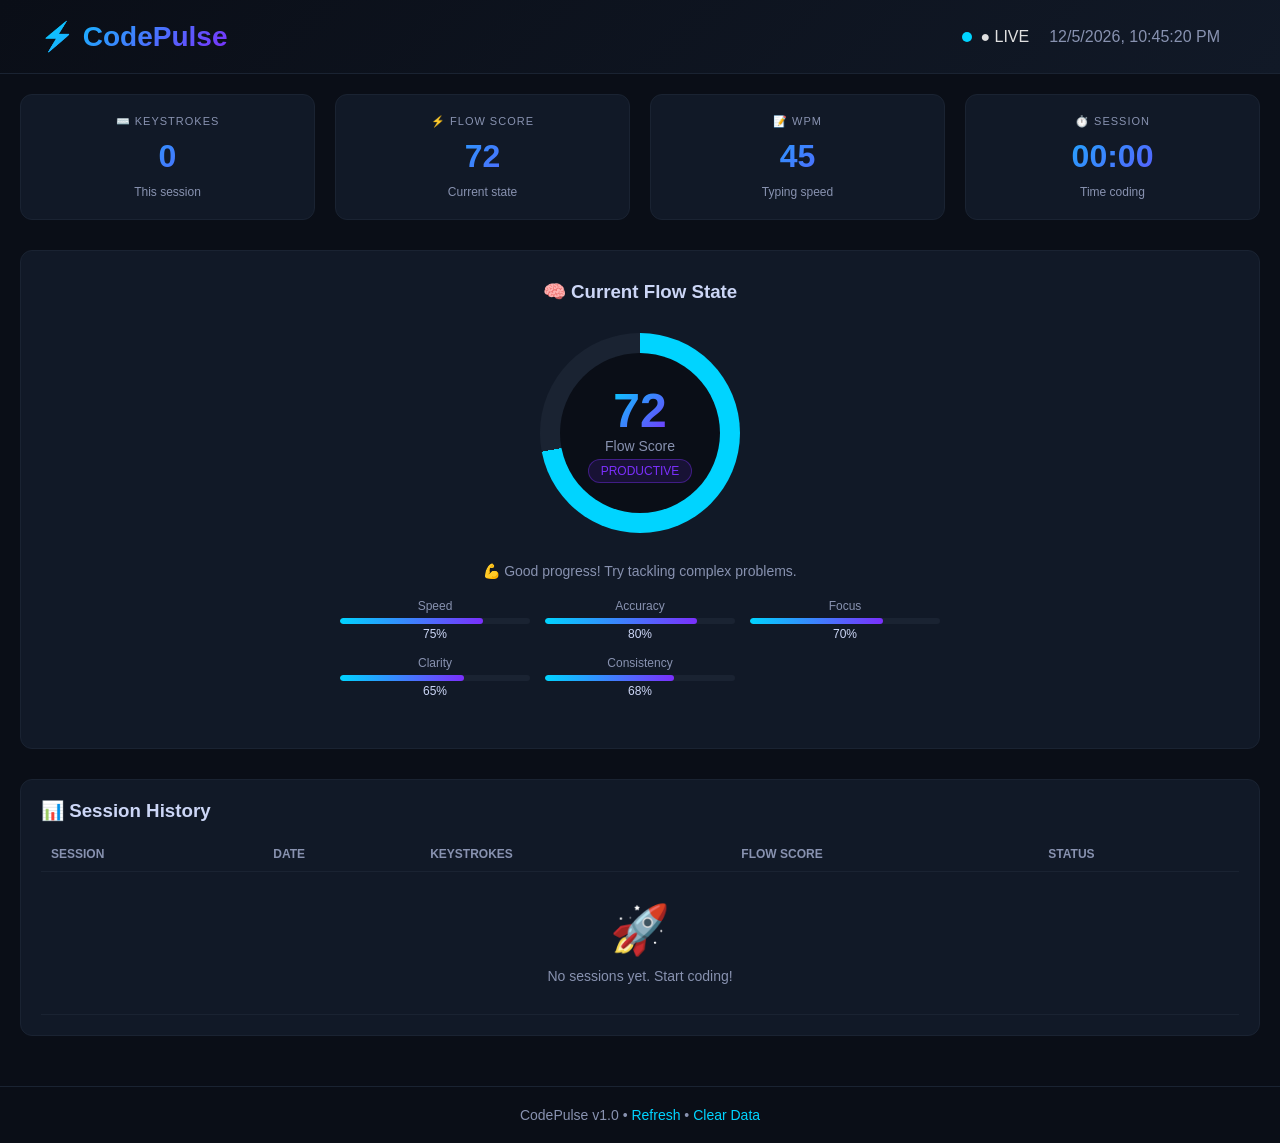
==== frontend/templates/index.html @ db3b1261 "feat(backend): add Flask API with SQLite and REST endpoints" ====
<!DOCTYPE html>
<html lang="en">
<head>
    <meta charset="UTF-8">
    <meta name="viewport" content="width=device-width, initial-scale=1.0">
    <title>CodePulse - Developer Intelligence</title>
    <style>
        * { margin: 0; padding: 0; box-sizing: border-box; }
        body {
            font-family: 'Segoe UI', Tahoma, Geneva, Verdana, sans-serif;
            background: #0a0e17;
            color: #e0e0e0;
            min-height: 100vh;
        }
        .header {
            background: linear-gradient(135deg, #0a0e17, #111927);
            padding: 20px 40px;
            border-bottom: 1px solid #1a2332;
            display: flex;
            justify-content: space-between;
            align-items: center;
            flex-wrap: wrap;
        }
        .header h1 {
            font-size: 28px;
            background: linear-gradient(135deg, #00d4ff, #7b2ffc);
            -webkit-background-clip: text;
            -webkit-text-fill-color: transparent;
        }
        .header .status {
            display: flex;
            align-items: center;
            gap: 20px;
        }
        .header .status .dot {
            width: 10px;
            height: 10px;
            border-radius: 50%;
            display: inline-block;
            margin-right: 8px;
        }
        .dot.online { background: #00d4ff; animation: pulse 1.5s infinite; }
        .dot.offline { background: #ef4444; }
        @keyframes pulse {
            0% { opacity: 1; }
            50% { opacity: 0.3; }
            100% { opacity: 1; }
        }
        .container {
            max-width: 1400px;
            margin: 0 auto;
            padding: 20px;
        }
        .stats-grid {
            display: grid;
            grid-template-columns: repeat(auto-fit, minmax(200px, 1fr));
            gap: 20px;
            margin-bottom: 30px;
        }
        .stat-card {
            background: #111927;
            border: 1px solid #1a2332;
            border-radius: 12px;
            padding: 20px;
            text-align: center;
            transition: all 0.3s;
        }
        .stat-card:hover {
            border-color: #00d4ff;
            transform: translateY(-3px);
        }
        .stat-card .label {
            font-size: 11px;
            text-transform: uppercase;
            color: #8892b0;
            letter-spacing: 1px;
        }
        .stat-card .value {
            font-size: 32px;
            font-weight: bold;
            margin: 10px 0;
            background: linear-gradient(135deg, #00d4ff, #7b2ffc);
            -webkit-background-clip: text;
            -webkit-text-fill-color: transparent;
        }
        .stat-card .sub {
            font-size: 12px;
            color: #8892b0;
        }
        .gauge-section {
            background: #111927;
            border: 1px solid #1a2332;
            border-radius: 12px;
            padding: 30px;
            margin-bottom: 30px;
            text-align: center;
        }
        .gauge-section h3 {
            color: #ccd6f6;
            margin-bottom: 10px;
        }
        .gauge {
            width: 200px;
            height: 200px;
            border-radius: 50%;
            display: inline-flex;
            align-items: center;
            justify-content: center;
            margin: 20px auto;
            position: relative;
            background: conic-gradient(#00d4ff 0% 72%, #1a2332 72% 100%);
        }
        .gauge-inner {
            width: 160px;
            height: 160px;
            border-radius: 50%;
            background: #0a0e17;
            display: flex;
            flex-direction: column;
            align-items: center;
            justify-content: center;
        }
        .gauge-inner .score {
            font-size: 48px;
            font-weight: bold;
            background: linear-gradient(135deg, #00d4ff, #7b2ffc);
            -webkit-background-clip: text;
            -webkit-text-fill-color: transparent;
        }
        .gauge-inner .label {
            font-size: 14px;
            color: #8892b0;
        }
        .gauge-inner .state {
            font-size: 12px;
            padding: 4px 12px;
            border-radius: 20px;
            margin-top: 5px;
        }
        .state.flow { background: #00d4ff22; color: #00d4ff; border: 1px solid #00d4ff66; }
        .state.productive { background: #7b2ffc22; color: #7b2ffc; border: 1px solid #7b2ffc66; }
        .state.working { background: #fbbf2422; color: #fbbf24; border: 1px solid #fbbf2466; }
        .state.struggling { background: #ef444422; color: #ef4444; border: 1px solid #ef444466; }
        .state.blocked { background: #ef444466; color: #fff; border: 1px solid #ef4444; }
        .components {
            display: grid;
            grid-template-columns: repeat(auto-fit, minmax(150px, 1fr));
            gap: 15px;
            margin: 20px 0;
            max-width: 600px;
            margin-left: auto;
            margin-right: auto;
        }
        .component-bar .name {
            font-size: 12px;
            color: #8892b0;
            margin-bottom: 5px;
        }
        .component-bar .bar {
            height: 6px;
            background: #1a2332;
            border-radius: 3px;
            overflow: hidden;
        }
        .component-bar .fill {
            height: 100%;
            background: linear-gradient(90deg, #00d4ff, #7b2ffc);
            border-radius: 3px;
            transition: width 0.5s ease;
        }
        .component-bar .value-text {
            font-size: 12px;
            color: #ccd6f6;
            margin-top: 3px;
        }
        .sessions-section {
            background: #111927;
            border: 1px solid #1a2332;
            border-radius: 12px;
            padding: 20px;
        }
        .sessions-section h3 {
            color: #ccd6f6;
            margin-bottom: 15px;
        }
        .session-table {
            width: 100%;
            border-collapse: collapse;
        }
        .session-table th {
            text-align: left;
            font-size: 12px;
            text-transform: uppercase;
            color: #8892b0;
            padding: 10px;
            border-bottom: 1px solid #1a2332;
        }
        .session-table td {
            padding: 10px;
            border-bottom: 1px solid #1a2332;
            font-size: 14px;
        }
        .session-table tr:hover {
            background: #1a2332;
        }
        .session-table .status-badge {
            display: inline-block;
            padding: 2px 10px;
            border-radius: 12px;
            font-size: 11px;
        }
        .status-badge.active { background: #00d4ff22; color: #00d4ff; border: 1px solid #00d4ff66; }
        .status-badge.completed { background: #7b2ffc22; color: #7b2ffc; border: 1px solid #7b2ffc66; }
        .footer {
            margin-top: 30px;
            padding: 20px 40px;
            border-top: 1px solid #1a2332;
            text-align: center;
            color: #8892b0;
            font-size: 14px;
        }
        .footer a {
            color: #00d4ff;
            text-decoration: none;
        }
        .footer a:hover {
            text-decoration: underline;
        }
        @media (max-width: 768px) {
            .stats-grid { grid-template-columns: 1fr 1fr; }
            .header { flex-direction: column; text-align: center; gap: 10px; }
            .header .status { flex-wrap: wrap; justify-content: center; }
        }
    </style>
</head>
<body>
    <!-- Header -->
    <div class="header">
        <h1>⚡ CodePulse</h1>
        <div class="status">
            <span><span class="dot online" id="statusDot"></span><span id="statusText">● LIVE</span></span>
            <span style="color: #8892b0;" id="timestamp"></span>
            <span style="color: #8892b0; font-size: 12px;" id="sessionId"></span>
        </div>
    </div>

    <!-- Main Content -->
    <div class="container">
        <!-- Stats -->
        <div class="stats-grid">
            <div class="stat-card">
                <div class="label">⌨️ Keystrokes</div>
                <div class="value" id="keystrokes">0</div>
                <div class="sub">This session</div>
            </div>
            <div class="stat-card">
                <div class="label">⚡ Flow Score</div>
                <div class="value" id="flowScore">72</div>
                <div class="sub">Current state</div>
            </div>
            <div class="stat-card">
                <div class="label">📝 WPM</div>
                <div class="value" id="wpm">45</div>
                <div class="sub">Typing speed</div>
            </div>
            <div class="stat-card">
                <div class="label">⏱️ Session</div>
                <div class="value" id="sessionTime">00:00</div>
                <div class="sub">Time coding</div>
            </div>
        </div>

        <!-- Flow Gauge -->
        <div class="gauge-section">
            <h3>🧠 Current Flow State</h3>
            <div class="gauge" id="gaugeContainer">
                <div class="gauge-inner">
                    <div class="score" id="gaugeScore">72</div>
                    <div class="label">Flow Score</div>
                    <div class="state productive" id="gaugeState">PRODUCTIVE</div>
                </div>
            </div>
            <div style="color: #8892b0; font-size: 14px; margin-top: 10px;" id="suggestion">
                💪 Good progress! Try tackling complex problems.
            </div>

            <!-- Components -->
            <div class="components">
                <div class="component-bar">
                    <div class="name">Speed</div>
                    <div class="bar"><div class="fill" id="compSpeed" style="width: 75%;"></div></div>
                    <div class="value-text" id="compSpeedText">75%</div>
                </div>
                <div class="component-bar">
                    <div class="name">Accuracy</div>
                    <div class="bar"><div class="fill" id="compAccuracy" style="width: 80%;"></div></div>
                    <div class="value-text" id="compAccuracyText">80%</div>
                </div>
                <div class="component-bar">
                    <div class="name">Focus</div>
                    <div class="bar"><div class="fill" id="compFocus" style="width: 70%;"></div></div>
                    <div class="value-text" id="compFocusText">70%</div>
                </div>
                <div class="component-bar">
                    <div class="name">Clarity</div>
                    <div class="bar"><div class="fill" id="compClarity" style="width: 65%;"></div></div>
                    <div class="value-text" id="compClarityText">65%</div>
                </div>
                <div class="component-bar">
                    <div class="name">Consistency</div>
                    <div class="bar"><div class="fill" id="compConsistency" style="width: 68%;"></div></div>
                    <div class="value-text" id="compConsistencyText">68%</div>
                </div>
            </div>
        </div>

        <!-- Sessions -->
        <div class="sessions-section">
            <h3>📊 Session History</h3>
            <div style="overflow-x: auto;">
                <table class="session-table">
                    <thead>
                        <tr>
                            <th>Session</th>
                            <th>Date</th>
                            <th>Keystrokes</th>
                            <th>Flow Score</th>
                            <th>Status</th>
                        </tr>
                    </thead>
                    <tbody id="sessionTable">
                        <tr>
                            <td colspan="5" style="text-align: center; color: #8892b0; padding: 30px;">
                                <div style="font-size: 48px; margin-bottom: 10px;">🚀</div>
                                No sessions yet. Start coding!
                            </td>
                        </tr>
                    </tbody>
                </table>
            </div>
        </div>
    </div>

    <!-- Footer -->
    <div class="footer">
        <p>CodePulse v1.0 • <a href="#" onclick="refreshData()">Refresh</a> • 
        <a href="#" onclick="clearData()">Clear Data</a></p>
    </div>

    <script>
        // Update timestamp
        function updateTimestamp() {
            document.getElementById('timestamp').textContent = new Date().toLocaleString();
        }
        updateTimestamp();
        setInterval(updateTimestamp, 10000);

        // Fetch live data
        async function fetchLiveData() {
            try {
                const response = await fetch('/api/live');
                const data = await response.json();
                
                // Update stats
                document.getElementById('keystrokes').textContent = data.keystrokes || 0;
                document.getElementById('flowScore').textContent = data.flow_score || 0;
                document.getElementById('wpm').textContent = data.wpm || 0;
                
                // Session time
                const minutes = Math.floor((data.session_time || 0) / 60);
                const seconds = Math.floor((data.session_time || 0) % 60);
                document.getElementById('sessionTime').textContent = 
                    `${String(minutes).padStart(2, '0')}:${String(seconds).padStart(2, '0')}`;
                
                // Gauge
                const score = data.flow_score || 0;
                document.getElementById('gaugeScore').textContent = score;
                document.getElementById('gaugeContainer').style.background = 
                    `conic-gradient(#00d4ff 0% ${score}%, #1a2332 ${score}% 100%)`;
                
                // State
                let state, stateClass;
                if (score >= 85) { state = 'FLOW STATE'; stateClass = 'flow'; }
                else if (score >= 70) { state = 'PRODUCTIVE'; stateClass = 'productive'; }
                else if (score >= 50) { state = 'WORKING'; stateClass = 'working'; }
                else if (score >= 30) { state = 'STRUGGLING'; stateClass = 'struggling'; }
                else { state = 'BLOCKED'; stateClass = 'blocked'; }
                
                const stateEl = document.getElementById('gaugeState');
                stateEl.textContent = state;
                stateEl.className = `state ${stateClass}`;
                
                // Suggestion
                document.getElementById('suggestion').textContent = data.suggestion || 'Keep coding!';
                
                // Components
                const comps = data.components || {};
                document.getElementById('compSpeed').style.width = (comps.speed || 0) + '%';
                document.getElementById('compSpeedText').textContent = (comps.speed || 0) + '%';
                document.getElementById('compAccuracy').style.width = (comps.accuracy || 0) + '%';
                document.getElementById('compAccuracyText').textContent = (comps.accuracy || 0) + '%';
                document.getElementById('compFocus').style.width = (comps.focus || 0) + '%';
                document.getElementById('compFocusText').textContent = (comps.focus || 0) + '%';
                document.getElementById('compClarity').style.width = (comps.clarity || 0) + '%';
                document.getElementById('compClarityText').textContent = (comps.clarity || 0) + '%';
                document.getElementById('compConsistency').style.width = (comps.consistency || 0) + '%';
                document.getElementById('compConsistencyText').textContent = (comps.consistency || 0) + '%';
                
                // Session ID
                document.getElementById('sessionId').textContent = 'Session: ' + (data.session_id || 'active');
                
            } catch (error) {
                console.error('Error fetching live data:', error);
            }
        }

        // Fetch sessions
        async function fetchSessions() {
            try {
                const response = await fetch('/api/sessions');
                const data = await response.json();
                
                const tableBody = document.getElementById('sessionTable');
                if (data.sessions && data.sessions.length > 0) {
                    tableBody.innerHTML = data.sessions.map(session => `
                        <tr>
                            <td><code style="color: #00d4ff; font-size: 12px;">${session.filename}</code></td>
                            <td>${new Date(session.created).toLocaleString()}</td>
                            <td>${session.entries}</td>
                            <td>${session.flow_score ? session.flow_score.toFixed(0) : '--'}</td>
                            <td><span class="status-badge ${session.flow_score > 50 ? 'active' : 'completed'}">${session.flow_score > 50 ? '● Active' : '✓ Completed'}</span></td>
                        </tr>
                    `).join('');
                }
            } catch (error) {
                console.error('Error fetching sessions:', error);
            }
        }

        // Refresh all data
        function refreshData() {
            fetchLiveData();
            fetchSessions();
            updateTimestamp();
            console.log('🔄 Data refreshed');
        }

        // Clear data (with confirmation)
        async function clearData() {
            if (confirm('⚠️ Are you sure you want to clear all data?')) {
                try {
                    const response = await fetch('/api/clear', { method: 'POST' });
                    const result = await response.json();
                    if (result.status === 'success') {
                        alert('✅ All data cleared!');
                        refreshData();
                    }
                } catch (error) {
                    console.error('Error clearing data:', error);
                }
            }
        }

        // Check agent status
        async function checkAgentStatus() {
            try {
                const response = await fetch('/api/agent/status');
                const data = await response.json();
                const dot = document.getElementById('statusDot');
                const text = document.getElementById('statusText');
                
                if (data.connected && data.active) {
                    dot.className = 'dot online';
                    text.textContent = '● LIVE (Agent Connected)';
                } else if (data.connected) {
                    dot.className = 'dot offline';
                    text.textContent = '○ Idle (Start Agent)';
                } else {
                    dot.className = 'dot offline';
                    text.textContent = '○ No Agent (Run: python agent.py)';
                }
            } catch (error) {
                console.error('Agent status check failed:', error);
            }
        }

        // Initial fetch
        refreshData();
        checkAgentStatus();

        // Refresh every 5 seconds
        setInterval(fetchLiveData, 5000);
        setInterval(fetchSessions, 30000);
        setInterval(checkAgentStatus, 10000);
    </script>
</body>
</html>
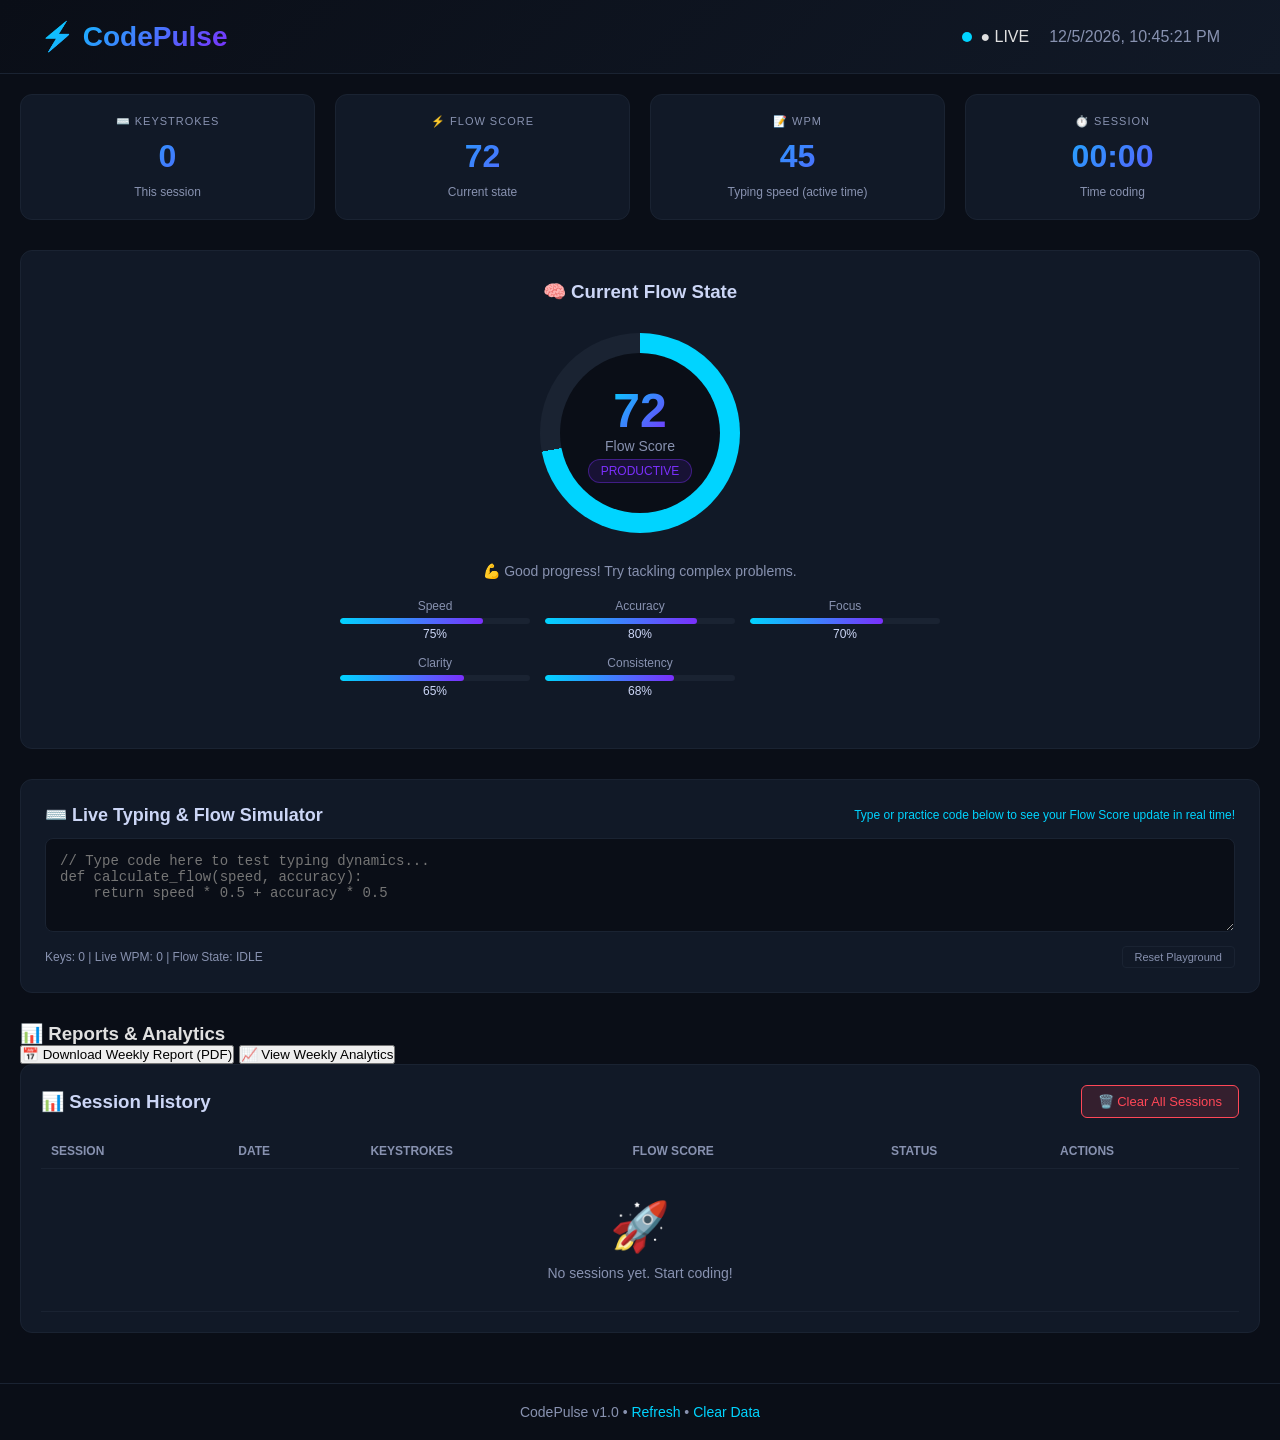
==== commit f876ba6d: "feat: complete CodePulse with playground fix, WPM fix, multi-IDE detection, and real-time paste pena" ====
--- a/frontend/templates/index.html
+++ b/frontend/templates/index.html
@@ -4,6 +4,7 @@
     <meta charset="UTF-8">
     <meta name="viewport" content="width=device-width, initial-scale=1.0">
     <title>CodePulse - Developer Intelligence</title>
+    <link rel="stylesheet" href="/static/style.css">
     <style>
         * { margin: 0; padding: 0; box-sizing: border-box; }
         body {
@@ -142,6 +143,8 @@
         .state.working { background: #fbbf2422; color: #fbbf24; border: 1px solid #fbbf2466; }
         .state.struggling { background: #ef444422; color: #ef4444; border: 1px solid #ef444466; }
         .state.blocked { background: #ef444466; color: #fff; border: 1px solid #ef4444; }
+        .state.idle { background: #94a3b822; color: #94a3b8; border: 1px solid #94a3b866; }
+        .state.not-code { background: #6b7280; color: #ffffff; border: 1px solid #9ca3af; }
         .components {
             display: grid;
             grid-template-columns: repeat(auto-fit, minmax(150px, 1fr));
@@ -225,6 +228,22 @@
         }
         .footer a:hover {
             text-decoration: underline;
+        }
+        .clear-btn {
+            background: rgba(255, 71, 87, 0.15);
+            border: 1px solid #ff4757;
+            color: #ff4757;
+            padding: 8px 16px;
+            border-radius: 6px;
+            cursor: pointer;
+            font-size: 13px;
+            font-weight: 500;
+            transition: all 0.2s ease;
+        }
+        .clear-btn:hover {
+            background: #ff4757;
+            color: #ffffff;
+            box-shadow: 0 0 12px rgba(255, 71, 87, 0.4);
         }
         @media (max-width: 768px) {
             .stats-grid { grid-template-columns: 1fr 1fr; }
@@ -261,7 +280,7 @@
             <div class="stat-card">
                 <div class="label">📝 WPM</div>
                 <div class="value" id="wpm">45</div>
-                <div class="sub">Typing speed</div>
+                <div class="sub">Typing speed (active time)</div>
             </div>
             <div class="stat-card">
                 <div class="label">⏱️ Session</div>
@@ -314,9 +333,41 @@
             </div>
         </div>
 
+        <!-- Live Typing Playground -->
+        <div class="playground-section" style="background: #111927; border: 1px solid #1a2332; border-radius: 12px; padding: 24px; margin-bottom: 30px;">
+            <div style="display: flex; justify-content: space-between; align-items: center; margin-bottom: 12px; flex-wrap: wrap; gap: 8px;">
+                <h3 style="color: #ccd6f6; font-size: 18px; margin: 0;">⌨️ Live Typing & Flow Simulator</h3>
+                <span style="font-size: 12px; color: #00d4ff;">Type or practice code below to see your Flow Score update in real time!</span>
+            </div>
+            <textarea id="typingPlayground" placeholder="// Type code here to test typing dynamics...&#10;def calculate_flow(speed, accuracy):&#10;    return speed * 0.5 + accuracy * 0.5" rows="4" style="width: 100%; background: #0a0e17; border: 1px solid #1a2332; border-radius: 8px; color: #00d4ff; padding: 14px; font-family: 'Consolas', monospace; font-size: 14px; resize: vertical; outline: none; transition: border-color 0.2s;"></textarea>
+            <div style="display: flex; justify-content: space-between; align-items: center; margin-top: 10px; font-size: 12px; color: #8892b0; flex-wrap: wrap; gap: 10px;">
+                <span id="playgroundStats">Keys: 0 | Live WPM: 0 | Flow State: IDLE</span>
+                <button onclick="resetPlayground()" style="background: transparent; border: 1px solid #1a2332; color: #8892b0; padding: 4px 12px; border-radius: 4px; cursor: pointer; font-size: 11px;">Reset Playground</button>
+            </div>
+        </div>
+
+        <!-- Reports & Analytics Section -->
+        <section class="reports-section">
+            <h3>📊 Reports & Analytics</h3>
+            <div class="reports-grid">
+                <button onclick="downloadWeeklyReport()" class="report-btn">
+                    📅 Download Weekly Report (PDF)
+                </button>
+                <button onclick="showAnalytics()" class="report-btn">
+                    📈 View Weekly Analytics
+                </button>
+            </div>
+            <div id="analytics-panel" style="display:none;">
+                <!-- Filled by JS -->
+            </div>
+        </section>
+
         <!-- Sessions -->
         <div class="sessions-section">
-            <h3>📊 Session History</h3>
+            <div style="display: flex; justify-content: space-between; align-items: center; margin-bottom: 16px;">
+                <h3 style="margin-bottom: 0;">📊 Session History</h3>
+                <button onclick="clearAllSessions()" class="clear-btn">🗑️ Clear All Sessions</button>
+            </div>
             <div style="overflow-x: auto;">
                 <table class="session-table">
                     <thead>
@@ -326,11 +377,12 @@
                             <th>Keystrokes</th>
                             <th>Flow Score</th>
                             <th>Status</th>
+                            <th>Actions</th>
                         </tr>
                     </thead>
                     <tbody id="sessionTable">
                         <tr>
-                            <td colspan="5" style="text-align: center; color: #8892b0; padding: 30px;">
+                            <td colspan="6" style="text-align: center; color: #8892b0; padding: 30px;">
                                 <div style="font-size: 48px; margin-bottom: 10px;">🚀</div>
                                 No sessions yet. Start coding!
                             </td>
@@ -380,7 +432,15 @@
                 
                 // State
                 let state, stateClass;
-                if (score >= 85) { state = 'FLOW STATE'; stateClass = 'flow'; }
+                if (data.state === 'NOT_CODE') {
+                    state = 'NOT_CODE';
+                    stateClass = 'not-code';
+                }
+                else if (score === 0 || data.state === 'IDLE') {
+                    state = 'IDLE';
+                    stateClass = 'idle';
+                }
+                else if (score >= 85) { state = 'FLOW STATE'; stateClass = 'flow'; }
                 else if (score >= 70) { state = 'PRODUCTIVE'; stateClass = 'productive'; }
                 else if (score >= 50) { state = 'WORKING'; stateClass = 'working'; }
                 else if (score >= 30) { state = 'STRUGGLING'; stateClass = 'struggling'; }
@@ -392,6 +452,16 @@
                 
                 // Suggestion
                 document.getElementById('suggestion').textContent = data.suggestion || 'Keep coding!';
+                
+                // Show paste penalty if applied
+                if (data.paste_penalty && data.paste_penalty > 0) {
+                    const sugg = document.getElementById('suggestion');
+                    sugg.style.color = '#ef4444';  // Red
+                    sugg.style.fontWeight = 'bold';
+                } else {
+                    document.getElementById('suggestion').style.color = '#8892b0';
+                    document.getElementById('suggestion').style.fontWeight = 'normal';
+                }
                 
                 // Components
                 const comps = data.components || {};
@@ -422,18 +492,49 @@
                 
                 const tableBody = document.getElementById('sessionTable');
                 if (data.sessions && data.sessions.length > 0) {
-                    tableBody.innerHTML = data.sessions.map(session => `
+                    tableBody.innerHTML = data.sessions.map(session => {
+                        const cleanId = session.filename.replace('session_', '').replace('.json', '');
+                        const createdStr = session.created_at || session.created;
+                        const scoreVal = session.flow_score ? Number(session.flow_score).toFixed(0) : '--';
+                        return `
                         <tr>
                             <td><code style="color: #00d4ff; font-size: 12px;">${session.filename}</code></td>
-                            <td>${new Date(session.created).toLocaleString()}</td>
+                            <td>${new Date(createdStr).toLocaleString()}</td>
                             <td>${session.entries}</td>
-                            <td>${session.flow_score ? session.flow_score.toFixed(0) : '--'}</td>
+                            <td>${scoreVal}</td>
                             <td><span class="status-badge ${session.flow_score > 50 ? 'active' : 'completed'}">${session.flow_score > 50 ? '● Active' : '✓ Completed'}</span></td>
+                            <td>
+                                <button onclick="downloadSessionReport('${cleanId}')" class="download-btn">📥 PDF</button>
+                            </td>
                         </tr>
-                    `).join('');
+                    `}).join('');
+                } else {
+                    tableBody.innerHTML = `
+                        <tr>
+                            <td colspan="6" style="text-align: center; color: #8892b0; padding: 30px;">
+                                <div style="font-size: 48px; margin-bottom: 10px;">🚀</div>
+                                No sessions yet. Start coding!
+                            </td>
+                        </tr>
+                    `;
                 }
             } catch (error) {
                 console.error('Error fetching sessions:', error);
+            }
+        }
+
+        // Clear all sessions (session files)
+        async function clearAllSessions() {
+            if (confirm('Delete all session history? This cannot be undone.')) {
+                try {
+                    const response = await fetch('/api/clear-sessions', { method: 'POST' });
+                    const result = await response.json();
+                    alert(`Cleared ${result.deleted || 0} session(s).`);
+                    fetchSessions();
+                } catch (error) {
+                    console.error('Error clearing sessions:', error);
+                    alert('Failed to clear sessions.');
+                }
             }
         }
 
@@ -492,6 +593,378 @@
         setInterval(fetchLiveData, 5000);
         setInterval(fetchSessions, 30000);
         setInterval(checkAgentStatus, 10000);
+
+        async function downloadWeeklyReport() {
+            window.open('/api/export/weekly.pdf', '_blank');
+        }
+
+        async function downloadSessionReport(sessionId) {
+            window.open(`/api/export/${sessionId}.pdf`, '_blank');
+        }
+
+        async function showAnalytics() {
+            try {
+                const response = await fetch('/api/analytics/weekly');
+                const data = await response.json();
+                const panel = document.getElementById('analytics-panel');
+                if (!panel) return;
+                panel.style.display = 'block';
+                panel.innerHTML = `
+                    <div class="analytics-card">
+                        <h4>Weekly Summary</h4>
+                        <p>Total Sessions: ${data.sessions_count}</p>
+                        <p>Total Duration: ${Math.round(data.total_duration / 60)} minutes</p>
+                        <p>Average Flow Score: ${data.avg_flow_score ? data.avg_flow_score.toFixed(1) : 0}</p>
+                        <p>Best Day: ${data.best_day}</p>
+                    </div>
+                `;
+            } catch (err) {
+                console.error('Error fetching analytics:', err);
+            }
+        }
+
+        // Live Typing Playground Event Handlers
+        let pgKeystrokes = [];
+        let pgLastPress = null;
+        let pgBackspaces = 0;
+        let pgTotalPresses = 0;
+        let pgStartTime = null;
+        let pgSubmitTimer = null;
+
+        function detectCodeQuality(text) {
+            /**
+             * STRICT code detection that only accepts real English/code words.
+             * Gibberish like 'cbjhrnvkrcs' or 'pruntfd' → REJECTED.
+             */
+            if (!text || text.length < 8) return 0;
+            
+            // Get last 150 characters (most recent typing matters most)
+            const recent = text.slice(-150);
+            const len = recent.length;
+            
+            // ========== HARD GATE 1: Must have at least 2 code chars ==========
+            const codeChars = ['{', '}', '(', ')', '[', ']', ';', '=', ':', '<', '>', '_', '+', '-', '*', '/', '%'];
+            const codeCharCount = recent.split('').filter(c => codeChars.includes(c)).length;
+            if (codeCharCount < 2) return 0;
+            
+            // ========== HARD GATE 2: Must have at least 1 keyword ==========
+            const keywords = [
+                // Python
+                'def ', 'class ', 'return', 'import ', 'from ', 'print(', 'if ', 'else', 'elif',
+                'for ', 'while ', 'try', 'except', 'finally', 'with ', 'lambda', 'yield',
+                // JS/TS
+                'function ', 'const ', 'let ', 'var ', 'console.log(', '=>', 'document.',
+                // Java/C++/C#
+                'public ', 'private ', 'static ', 'void ', 'int ', 'String ', 'System.out.print',
+                'cout ', 'cin ', 'printf(', 'scanf(', '#include',
+                // Generic
+                'True', 'False', 'None', 'null', 'true', 'false', 'null', 'undefined'
+            ];
+            const foundKeywords = keywords.filter(kw => recent.includes(kw)).length;
+            if (foundKeywords === 0) return 0;
+            
+            // ========== CRITICAL: GIBBERISH WORD RATIO CHECK ==========
+            // Split text into word-like tokens
+            const tokens = recent.match(/[a-zA-Z]{2,}/g) || [];
+            
+            if (tokens.length < 3) {
+                // Not enough data
+                return foundKeywords > 0 ? 50 : 0;
+            }
+            
+            // Count how many tokens are "real" English-like words
+            let realWords = 0;
+            let gibberishWords = 0;
+            
+            const knownCodeWords = new Set([
+                'def', 'class', 'return', 'if', 'else', 'elif', 'for', 'while', 'import', 'from',
+                'print', 'function', 'const', 'let', 'var', 'console', 'log', 'try', 'except',
+                'finally', 'with', 'lambda', 'yield', 'async', 'await', 'public', 'private',
+                'static', 'void', 'int', 'float', 'double', 'bool', 'boolean', 'string', 'char',
+                'byte', 'long', 'short', 'new', 'this', 'self', 'true', 'false', 'null', 'none',
+                'undefined', 'main', 'include', 'printf', 'scanf', 'cout', 'cin', 'endl',
+                'system', 'out', 'hello', 'world', 'test', 'add', 'sum', 'get', 'set', 'init'
+            ]);
+            
+            for (const token of tokens) {
+                const lower = token.toLowerCase();
+                if (lower.length < 3) continue;
+                
+                // Check if it's a known code word
+                if (knownCodeWords.has(lower)) {
+                    realWords++;
+                    continue;
+                }
+                
+                // Calculate vowel ratio (real English words: 25-50% vowels)
+                const vowels = (lower.match(/[aeiou]/g) || []).length;
+                const vowelRatio = vowels / lower.length;
+                
+                // Check for impossible consonant clusters (gibberish indicator)
+                const badClusters = lower.match(/[bcdfghjklmnpqrstvwxz]{4,}/g);
+                const hasBadCluster = badClusters !== null;
+                
+                // Check if token ends with implausible pattern
+                const badEnding = /[bcdfghjklmnpqrstvwxz]{3,}$/.test(lower);
+                
+                // Decision: is this a real word?
+                const looksReal = (vowelRatio >= 0.20 && vowelRatio <= 0.55) && !hasBadCluster && !badEnding;
+                
+                if (looksReal) {
+                    realWords++;
+                } else {
+                    gibberishWords++;
+                }
+            }
+            
+            const totalWords = realWords + gibberishWords;
+            const realWordRatio = totalWords > 0 ? realWords / totalWords : 0;
+            
+            // ========== STRICT DECISION BASED ON WORD RATIO ==========
+            // If less than 30% of words are real → NOT CODE
+            if (realWordRatio < 0.30) return 0;
+            
+            // If less than 50% of words are real → Very low score
+            if (realWordRatio < 0.50) return 10;
+            
+            // If less than 70% of words are real → Low score
+            if (realWordRatio < 0.70) return 25;
+            
+            // ========== VALID CODE: Calculate actual score ==========
+            
+            // Signal 1: Keyword score (weight 30)
+            const keywordScore = Math.min(30, 10 + foundKeywords * 8);
+            
+            // Signal 2: Structural ratio (weight 25)
+            const structuralChars = ['(', ')', '{', '}', '[', ']', ';', ',', '=', ':', '<', '>'];
+            const structuralCount = recent.split('').filter(c => structuralChars.includes(c)).length;
+            const structuralRatio = structuralCount / len;
+            let structScore = 0;
+            if (structuralRatio >= 0.10) structScore = 25;
+            else if (structuralRatio >= 0.05) structScore = 18;
+            else if (structuralRatio >= 0.02) structScore = 10;
+            
+            // Signal 3: Whitespace/newlines (weight 15)
+            const newlines = (recent.match(/\n/g) || []).length;
+            const tabs = (recent.match(/\t/g) || []).length;
+            let wsScore = 0;
+            if (newlines + tabs >= 2) wsScore = 15;
+            else if (newlines + tabs >= 1) wsScore = 10;
+            else if ((recent.match(/ /g) || []).length >= 2) wsScore = 5;
+            
+            // Signal 4: Real word ratio bonus (weight 30)
+            const wordScore = Math.round(realWordRatio * 30);
+            
+            // ========== FINAL CALCULATION ==========
+            const rawScore = keywordScore + structScore + wsScore + wordScore;
+            
+            // Hard cap based on word ratio
+            const wordRatioCap = Math.round(realWordRatio * 100);
+            
+            return Math.min(rawScore, wordRatioCap);
+        }
+
+        const pgEl = document.getElementById('typingPlayground');
+        if (pgEl) {
+            pgEl.addEventListener('keydown', (e) => {
+                const now = performance.now() / 1000;
+                if (!pgStartTime) pgStartTime = now;
+                pgTotalPresses++;
+                if (e.key === 'Backspace') pgBackspaces++;
+
+                let flightTime = pgLastPress ? Math.max(0.01, now - pgLastPress) : 0.2;
+                pgLastPress = now;
+
+                pgKeystrokes.push({
+                    key: e.key,
+                    timestamp: now,
+                    flight_time: Math.min(2.0, flightTime)
+                });
+
+                // Calculate real-time stats
+                const flightSum = pgKeystrokes.reduce((acc, k) => acc + k.flight_time, 0);
+                const activeMin = Math.max(1.0, flightSum) / 60;
+                const liveWpm = Math.min(150, Math.round((pgTotalPresses / 5) / activeMin));
+                const backspaceRate = pgBackspaces / pgTotalPresses;
+
+                // Get current text and check code quality
+                const currentText = (pgEl.value || '') + (e.key === 'Enter' ? '\n' : (e.key && e.key.length === 1 ? e.key : ''));
+                const codeQuality = detectCodeQuality(currentText);
+
+                // Double check on last 30 chars only
+                const lastChunk = currentText.slice(-30);
+                const lastChunkQuality = detectCodeQuality(lastChunk);
+                
+                // If recent typing is bad, drop score
+                const effectiveCodeQuality = Math.min(codeQuality, lastChunkQuality);
+                
+                // If NOT code, force flow score to 0
+                if (effectiveCodeQuality === 0 || effectiveCodeQuality < 20) {
+                    document.getElementById('playgroundStats').textContent = 
+                        `Keys: ${pgTotalPresses} | Live WPM: ${liveWpm} | ⚠️ NOT_CODE (gibberish detected)`;
+                    
+                    // Immediately update UI gauge
+                    document.getElementById('flowScore').textContent = '0';
+                    document.getElementById('gaugeScore').textContent = '0';
+                    document.getElementById('gaugeContainer').style.background = 'conic-gradient(#00d4ff 0% 0%, #1a2332 0% 100%)';
+                    const stateEl = document.getElementById('gaugeState');
+                    stateEl.textContent = 'NOT_CODE';
+                    stateEl.className = 'state not-code';
+                    document.getElementById('suggestion').textContent = '⚠️ Not detected as code. Write real programming syntax!';
+                    document.getElementById('compSpeed').style.width = '0%';
+                    document.getElementById('compSpeedText').textContent = '0%';
+                    document.getElementById('compAccuracy').style.width = '0%';
+                    document.getElementById('compAccuracyText').textContent = '0%';
+                    document.getElementById('compFocus').style.width = '0%';
+                    document.getElementById('compFocusText').textContent = '0%';
+                    document.getElementById('compClarity').style.width = '0%';
+                    document.getElementById('compClarityText').textContent = '0%';
+                    document.getElementById('compConsistency').style.width = '0%';
+                    document.getElementById('compConsistencyText').textContent = '0%';
+
+                    // Update backend to record NOT_CODE
+                    clearTimeout(pgSubmitTimer);
+                    pgSubmitTimer = setTimeout(async () => {
+                        try {
+                            await fetch('/api/submit', {
+                                method: 'POST',
+                                headers: { 'Content-Type': 'application/json' },
+                                body: JSON.stringify({
+                                    session_id: 'playground_session',
+                                    user_id: 'playground_user',
+                                    flow_score: {
+                                        score: 0,
+                                        state: 'NOT_CODE',
+                                        suggestion: '⚠️ Not detected as code. Write real programming syntax!',
+                                        components: { speed: 0, accuracy: 0, focus: 0, clarity: 0, consistency: 0, code_quality: 0 }
+                                    },
+                                    keystroke_stats: {
+                                        total_events: pgTotalPresses,
+                                        presses: pgTotalPresses,
+                                        session_duration: Math.max(1.0, now - pgStartTime),
+                                        active_time_seconds: flightSum,
+                                        idle_time_seconds: 0,
+                                        flight_times: pgKeystrokes.map(k => k.flight_time),
+                                        wpm: liveWpm
+                                    }
+                                })
+                            });
+                        } catch (err) {}
+                    }, 300);
+                    return;
+                }
+                
+                // If IS code, use code-quality-weighted calculation
+                const speedComp = Math.min(100, Math.round(liveWpm * 1.5));
+                const accuracyComp = Math.max(20, Math.round((1 - backspaceRate) * 100));
+                const focusComp = Math.min(100, Math.max(30, Math.round(100 - (flightSum / pgKeystrokes.length) * 30)));
+                const clarityComp = Math.round(effectiveCodeQuality);
+                const consistencyComp = 80;
+
+                // NEW FORMULA: Include code_quality as a major component
+                const liveScore = Math.round(
+                    speedComp * 0.15 +
+                    accuracyComp * 0.15 +
+                    focusComp * 0.20 +
+                    effectiveCodeQuality * 0.30 +      // ← Code quality has highest weight
+                    consistencyComp * 0.20
+                );
+                
+                // HARD CAP based on code quality
+                let finalScore = liveScore;
+                if (effectiveCodeQuality < 30) finalScore = Math.min(finalScore, 20);
+                else if (effectiveCodeQuality < 50) finalScore = Math.min(finalScore, 45);
+                else if (effectiveCodeQuality < 70) finalScore = Math.min(finalScore, 75);
+
+                let liveState = 'WORKING';
+                if (finalScore >= 85) liveState = 'FLOW STATE';
+                else if (finalScore >= 70) liveState = 'PRODUCTIVE';
+                else if (finalScore >= 50) liveState = 'WORKING';
+                else if (finalScore >= 30) liveState = 'STRUGGLING';
+                else if (finalScore <= 15 || effectiveCodeQuality <= 15) liveState = 'NOT_CODE';
+                else liveState = 'BLOCKED';
+
+                document.getElementById('playgroundStats').textContent = 
+                    `Keys: ${pgTotalPresses} | Live WPM: ${liveWpm} | Code Quality: ${effectiveCodeQuality} | Flow: ${finalScore} (${liveState})`;
+
+                // Immediately update UI gauge
+                document.getElementById('flowScore').textContent = finalScore;
+                document.getElementById('gaugeScore').textContent = finalScore;
+                document.getElementById('gaugeContainer').style.background = `conic-gradient(#00d4ff 0% ${finalScore}%, #1a2332 ${finalScore}% 100%)`;
+                const stateEl = document.getElementById('gaugeState');
+                stateEl.textContent = liveState;
+                stateEl.className = `state ${liveState === 'FLOW STATE' ? 'flow' : liveState === 'PRODUCTIVE' ? 'productive' : liveState === 'WORKING' ? 'working' : liveState === 'STRUGGLING' ? 'struggling' : (liveState === 'NOT_CODE' ? 'not-code' : 'blocked')}`;
+                document.getElementById('suggestion').textContent = finalScore >= 70 ? '⚡ Peak flow achieved! Keep typing smoothly.' : 'Steadily typing. Keep the rhythm going!';
+                document.getElementById('compSpeed').style.width = speedComp + '%';
+                document.getElementById('compSpeedText').textContent = speedComp + '%';
+                document.getElementById('compAccuracy').style.width = accuracyComp + '%';
+                document.getElementById('compAccuracyText').textContent = accuracyComp + '%';
+                document.getElementById('compFocus').style.width = focusComp + '%';
+                document.getElementById('compFocusText').textContent = focusComp + '%';
+                document.getElementById('compClarity').style.width = clarityComp + '%';
+                document.getElementById('compClarityText').textContent = clarityComp + '%';
+                document.getElementById('compConsistency').style.width = consistencyComp + '%';
+                document.getElementById('compConsistencyText').textContent = consistencyComp + '%';
+
+                // Debounced submit to backend so the main gauge and cards update immediately
+                clearTimeout(pgSubmitTimer);
+                pgSubmitTimer = setTimeout(async () => {
+                    try {
+                        await fetch('/api/submit', {
+                            method: 'POST',
+                            headers: { 'Content-Type': 'application/json' },
+                            body: JSON.stringify({
+                                session_id: 'playground_session',
+                                user_id: 'playground_user',
+                                flow_score: {
+                                    score: finalScore,
+                                    state: liveState,
+                                    suggestion: finalScore >= 70 ? '⚡ Peak flow achieved! Keep typing smoothly.' : 'Steadily typing. Keep the rhythm going!',
+                                    components: {
+                                        speed: speedComp,
+                                        accuracy: accuracyComp,
+                                        focus: focusComp,
+                                        clarity: clarityComp,
+                                        consistency: consistencyComp,
+                                        code_quality: Math.round(finalCodeQuality)
+                                    }
+                                },
+                                keystroke_stats: {
+                                    total_events: pgTotalPresses,
+                                    presses: pgTotalPresses,
+                                    session_duration: Math.max(1.0, now - pgStartTime),
+                                    active_time_seconds: flightSum,
+                                    idle_time_seconds: Math.max(0, (now - pgStartTime) - flightSum),
+                                    flight_times: pgKeystrokes.map(k => k.flight_time),
+                                    wpm: liveWpm
+                                }
+                            })
+                        });
+                        checkAgentStatus();
+                    } catch (err) {
+                        console.error('Playground submit error:', err);
+                    }
+                }, 300);
+            });
+        }
+
+        function resetPlayground() {
+            pgKeystrokes = [];
+            pgLastPress = null;
+            pgBackspaces = 0;
+            pgTotalPresses = 0;
+            pgStartTime = null;
+            if (pgEl) pgEl.value = '';
+            document.getElementById('playgroundStats').textContent = 'Keys: 0 | Live WPM: 0 | Flow State: IDLE';
+            document.getElementById('flowScore').textContent = '0';
+            document.getElementById('gaugeScore').textContent = '0';
+            document.getElementById('gaugeContainer').style.background = 'conic-gradient(#00d4ff 0% 0%, #1a2332 0% 100%)';
+            const stateEl = document.getElementById('gaugeState');
+            stateEl.textContent = 'IDLE';
+            stateEl.className = 'state idle';
+            document.getElementById('suggestion').textContent = 'Ready to code. Start typing!';
+        }
     </script>
+    <script src="/static/script.js"></script>
 </body>
 </html>
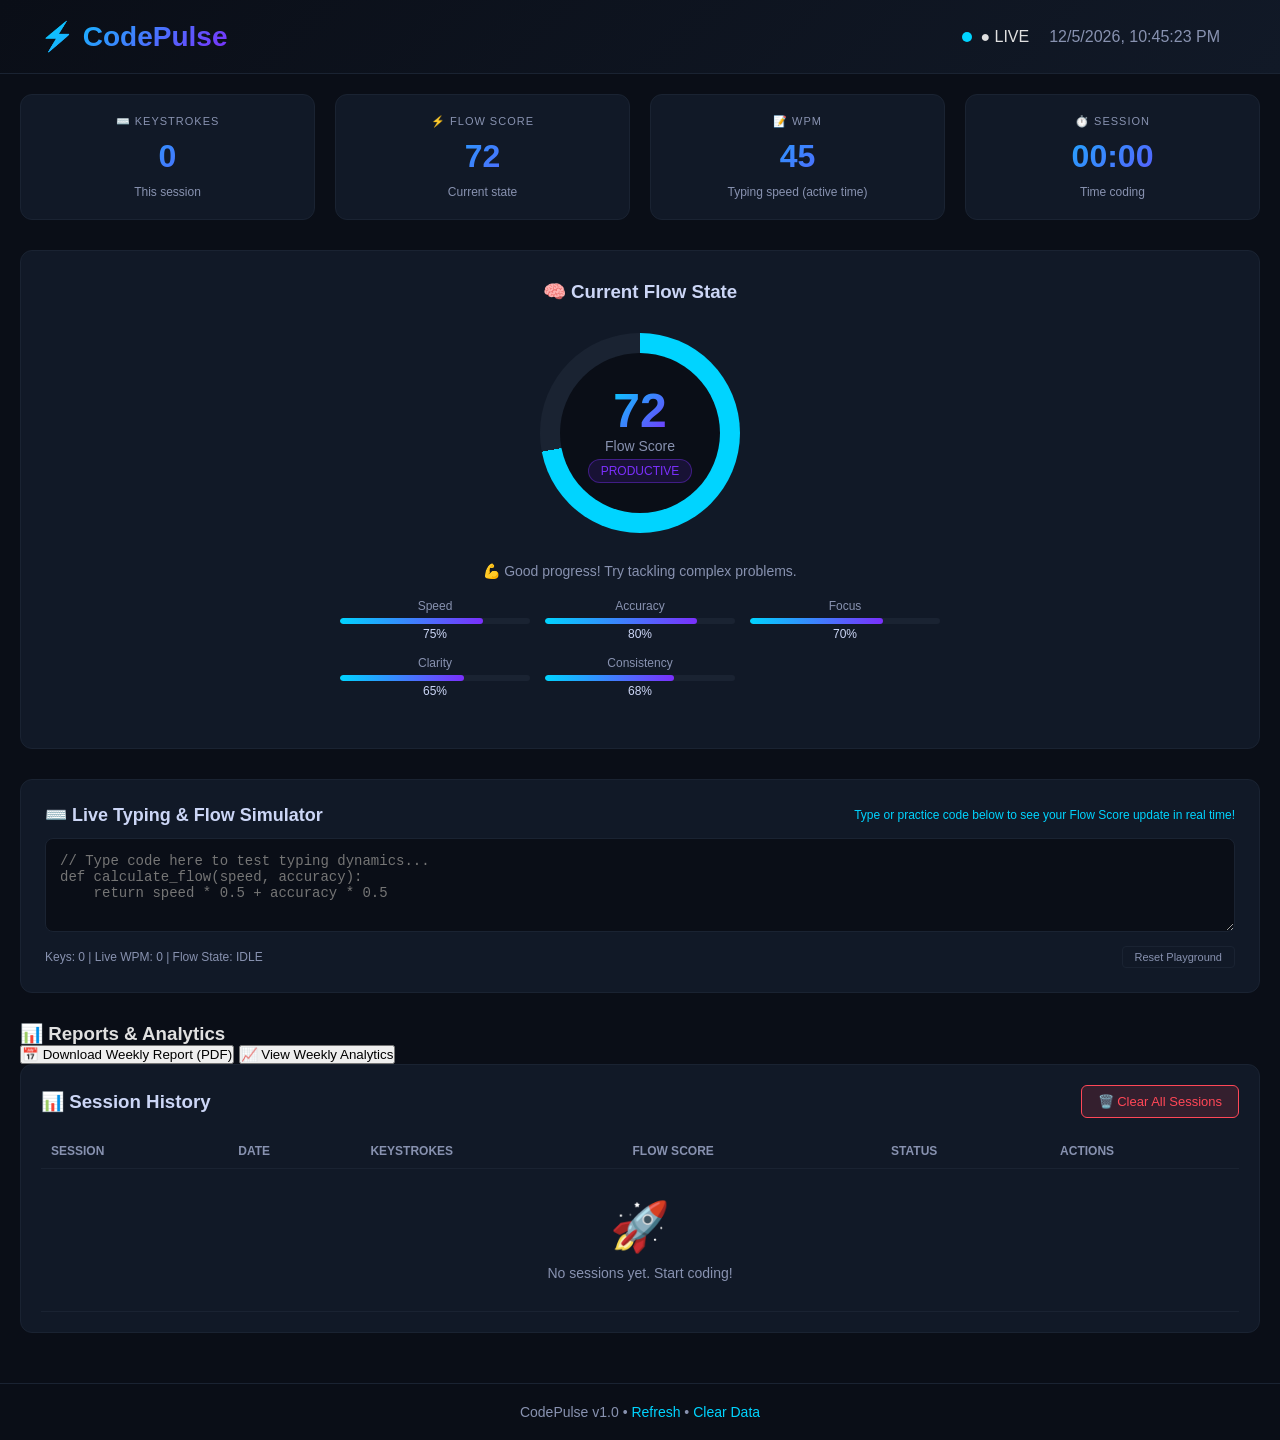
==== commit 028b5689: "feat: complete CodePulse with playground fix, WPM fix, multi-IDE detection, and real-time paste pena" ====
--- a/frontend/templates/index.html
+++ b/frontend/templates/index.html
@@ -633,141 +633,129 @@
 
         function detectCodeQuality(text) {
             /**
-             * STRICT code detection that only accepts real English/code words.
-             * Gibberish like 'cbjhrnvkrcs' or 'pruntfd' → REJECTED.
+             * Weighted code quality detector.
+             * Recent typing matters most. Old typing decays.
              */
-            if (!text || text.length < 8) return 0;
-            
-            // Get last 150 characters (most recent typing matters most)
-            const recent = text.slice(-150);
+            if (!text || text.length < 6) return 0;
+            
+            // Use only last 250 chars to keep performance good
+            const recent = text.slice(-250);
             const len = recent.length;
             
-            // ========== HARD GATE 1: Must have at least 2 code chars ==========
-            const codeChars = ['{', '}', '(', ')', '[', ']', ';', '=', ':', '<', '>', '_', '+', '-', '*', '/', '%'];
-            const codeCharCount = recent.split('').filter(c => codeChars.includes(c)).length;
-            if (codeCharCount < 2) return 0;
-            
-            // ========== HARD GATE 2: Must have at least 1 keyword ==========
+            // Split into windows: newest 60 chars (weight 70%) + older (weight 30%)
+            const newest = recent.slice(-60);
+            const older = recent.slice(-200, -60);
+            
+            const newestScore = scoreChunk(newest);
+            const olderScore = older ? scoreChunk(older) : newestScore;
+            
+            // Weighted combination
+            let combined = Math.round(newestScore * 0.70 + olderScore * 0.30);
+            
+            // If newest chunk has strong code signals, boost the score
+            const newestKeywords = ['def ', 'class ', 'return', 'import ', 'from ', 'print(',
+                                   'printf(', 'scanf(', 'cout ', 'cin ', 'console.log(',
+                                   'function ', 'public ', 'private ', 'static ', 'void ',
+                                   'int ', 'String ', 'System.out', 'if ', 'for ', 'while '];
+            const hasStrongNewest = newestKeywords.some(kw => newest.includes(kw));
+            
+            if (hasStrongNewest && newestScore >= 40) {
+                // User is typing real code NOW → boost
+                combined = Math.max(combined, Math.round(newestScore * 0.85));
+            }
+            
+            return Math.max(0, Math.min(100, combined));
+        }
+
+        // Helper function - scores a single text chunk
+        function scoreChunk(chunk) {
+            if (!chunk || chunk.length < 4) return 0;
+            
+            const codeChars = ['{', '}', '(', ')', '[', ']', ';', '=', ':', '<', '>', '_', '+', '-', '*', '/', '%', '"', "'"];
+            const codeCharCount = chunk.split('').filter(c => codeChars.includes(c)).length;
+            
             const keywords = [
-                // Python
-                'def ', 'class ', 'return', 'import ', 'from ', 'print(', 'if ', 'else', 'elif',
-                'for ', 'while ', 'try', 'except', 'finally', 'with ', 'lambda', 'yield',
-                // JS/TS
-                'function ', 'const ', 'let ', 'var ', 'console.log(', '=>', 'document.',
-                // Java/C++/C#
-                'public ', 'private ', 'static ', 'void ', 'int ', 'String ', 'System.out.print',
-                'cout ', 'cin ', 'printf(', 'scanf(', '#include',
-                // Generic
-                'True', 'False', 'None', 'null', 'true', 'false', 'null', 'undefined'
+                'def ', 'class ', 'return', 'import ', 'from ', 'print(', 'printf(', 'scanf(',
+                'cout ', 'cin ', 'console.log(', 'function ', 'const ', 'let ', 'var ',
+                'public ', 'private ', 'static ', 'void ', 'int ', 'String ', 'System.out',
+                'if ', 'else', 'for ', 'while ', 'try', 'catch', 'except', 'None', 'True', 'False',
+                'null', 'true', 'false', 'nullptr', 'self.', 'this.', 'new ', '=>'
             ];
-            const foundKeywords = keywords.filter(kw => recent.includes(kw)).length;
-            if (foundKeywords === 0) return 0;
-            
-            // ========== CRITICAL: GIBBERISH WORD RATIO CHECK ==========
-            // Split text into word-like tokens
-            const tokens = recent.match(/[a-zA-Z]{2,}/g) || [];
-            
-            if (tokens.length < 3) {
-                // Not enough data
-                return foundKeywords > 0 ? 50 : 0;
-            }
-            
-            // Count how many tokens are "real" English-like words
+            const foundKeywords = keywords.filter(kw => chunk.includes(kw)).length;
+            
+            // Token analysis
+            const tokens = chunk.match(/[a-zA-Z]{2,}/g) || [];
+            const knownCodeWords = new Set([
+                'def', 'class', 'return', 'if', 'else', 'elif', 'for', 'while', 'import', 'from',
+                'print', 'len', 'range', 'list', 'dict', 'tuple', 'set', 'str', 'int', 'float',
+                'try', 'except', 'finally', 'with', 'lambda', 'yield', 'async', 'await',
+                'function', 'const', 'let', 'var', 'console', 'log', 'document', 'window',
+                'public', 'private', 'protected', 'static', 'void', 'long', 'short', 'byte',
+                'char', 'boolean', 'double', 'string', 'system', 'out', 'println',
+                'main', 'args', 'new', 'this', 'super', 'extends', 'implements', 'interface',
+                'include', 'printf', 'scanf', 'cout', 'cin', 'endl', 'std', 'using', 'namespace',
+                'struct', 'enum', 'typedef', 'sizeof', 'malloc', 'free', 'fopen', 'fclose',
+                'null', 'none', 'undefined', 'true', 'false', 'self', 'hello', 'world',
+                'test', 'add', 'sum', 'get', 'set', 'init', 'input', 'output',
+                'sort', 'search', 'find', 'count', 'max', 'min', 'abs', 'pow', 'sqrt'
+            ]);
+            
             let realWords = 0;
             let gibberishWords = 0;
-            
-            const knownCodeWords = new Set([
-                'def', 'class', 'return', 'if', 'else', 'elif', 'for', 'while', 'import', 'from',
-                'print', 'function', 'const', 'let', 'var', 'console', 'log', 'try', 'except',
-                'finally', 'with', 'lambda', 'yield', 'async', 'await', 'public', 'private',
-                'static', 'void', 'int', 'float', 'double', 'bool', 'boolean', 'string', 'char',
-                'byte', 'long', 'short', 'new', 'this', 'self', 'true', 'false', 'null', 'none',
-                'undefined', 'main', 'include', 'printf', 'scanf', 'cout', 'cin', 'endl',
-                'system', 'out', 'hello', 'world', 'test', 'add', 'sum', 'get', 'set', 'init'
-            ]);
             
             for (const token of tokens) {
                 const lower = token.toLowerCase();
                 if (lower.length < 3) continue;
                 
-                // Check if it's a known code word
                 if (knownCodeWords.has(lower)) {
                     realWords++;
                     continue;
                 }
                 
-                // Calculate vowel ratio (real English words: 25-50% vowels)
                 const vowels = (lower.match(/[aeiou]/g) || []).length;
                 const vowelRatio = vowels / lower.length;
-                
-                // Check for impossible consonant clusters (gibberish indicator)
-                const badClusters = lower.match(/[bcdfghjklmnpqrstvwxz]{4,}/g);
-                const hasBadCluster = badClusters !== null;
-                
-                // Check if token ends with implausible pattern
+                const hasBadCluster = /[bcdfghjklmnpqrstvwxz]{4,}/.test(lower);
                 const badEnding = /[bcdfghjklmnpqrstvwxz]{3,}$/.test(lower);
                 
-                // Decision: is this a real word?
                 const looksReal = (vowelRatio >= 0.20 && vowelRatio <= 0.55) && !hasBadCluster && !badEnding;
                 
-                if (looksReal) {
-                    realWords++;
-                } else {
-                    gibberishWords++;
-                }
+                if (looksReal) realWords++;
+                else gibberishWords++;
             }
             
             const totalWords = realWords + gibberishWords;
-            const realWordRatio = totalWords > 0 ? realWords / totalWords : 0;
-            
-            // ========== STRICT DECISION BASED ON WORD RATIO ==========
-            // If less than 30% of words are real → NOT CODE
-            if (realWordRatio < 0.30) return 0;
-            
-            // If less than 50% of words are real → Very low score
-            if (realWordRatio < 0.50) return 10;
-            
-            // If less than 70% of words are real → Low score
-            if (realWordRatio < 0.70) return 25;
-            
-            // ========== VALID CODE: Calculate actual score ==========
-            
-            // Signal 1: Keyword score (weight 30)
-            const keywordScore = Math.min(30, 10 + foundKeywords * 8);
-            
-            // Signal 2: Structural ratio (weight 25)
-            const structuralChars = ['(', ')', '{', '}', '[', ']', ';', ',', '=', ':', '<', '>'];
-            const structuralCount = recent.split('').filter(c => structuralChars.includes(c)).length;
-            const structuralRatio = structuralCount / len;
-            let structScore = 0;
-            if (structuralRatio >= 0.10) structScore = 25;
-            else if (structuralRatio >= 0.05) structScore = 18;
-            else if (structuralRatio >= 0.02) structScore = 10;
-            
-            // Signal 3: Whitespace/newlines (weight 15)
-            const newlines = (recent.match(/\n/g) || []).length;
-            const tabs = (recent.match(/\t/g) || []).length;
-            let wsScore = 0;
-            if (newlines + tabs >= 2) wsScore = 15;
-            else if (newlines + tabs >= 1) wsScore = 10;
-            else if ((recent.match(/ /g) || []).length >= 2) wsScore = 5;
-            
-            // Signal 4: Real word ratio bonus (weight 30)
-            const wordScore = Math.round(realWordRatio * 30);
-            
-            // ========== FINAL CALCULATION ==========
-            const rawScore = keywordScore + structScore + wsScore + wordScore;
-            
-            // Hard cap based on word ratio
-            const wordRatioCap = Math.round(realWordRatio * 100);
-            
-            return Math.min(rawScore, wordRatioCap);
+            const realWordRatio = totalWords > 0 ? realWords / totalWords : 0.5;
+            
+            // Base score
+            let score = 0;
+            
+            // Signals
+            if (codeCharCount >= 2) score += 15;
+            if (codeCharCount >= 5) score += 10;
+            if (foundKeywords >= 1) score += 20;
+            if (foundKeywords >= 2) score += 15;
+            
+            // Word ratio score (0-40)
+            score += Math.round(realWordRatio * 40);
+            
+            // Penalty for gibberish words (softer than before)
+            if (totalWords > 3) {
+                const gibberishRatio = gibberishWords / totalWords;
+                if (gibberishRatio > 0.7) score -= 30;
+                else if (gibberishRatio > 0.5) score -= 15;
+            }
+            
+            return Math.max(0, Math.min(100, score));
         }
 
         const pgEl = document.getElementById('typingPlayground');
         if (pgEl) {
             pgEl.addEventListener('keydown', (e) => {
                 const now = performance.now() / 1000;
+                // Smooth score transitions - prevents rapid 0→100→0 flips
+                if (typeof window._lastDisplayedScore === 'undefined') {
+                    window._lastDisplayedScore = 0;
+                }
                 if (!pgStartTime) pgStartTime = now;
                 pgTotalPresses++;
                 if (e.key === 'Backspace') pgBackspaces++;
@@ -795,30 +783,42 @@
                 const lastChunk = currentText.slice(-30);
                 const lastChunkQuality = detectCodeQuality(lastChunk);
                 
-                // If recent typing is bad, drop score
-                const effectiveCodeQuality = Math.min(codeQuality, lastChunkQuality);
-                
-                // If NOT code, force flow score to 0
-                if (effectiveCodeQuality === 0 || effectiveCodeQuality < 20) {
+                // Trust the full-text score if the recent chunk has SOME code content
+                // Only force to 0 if the recent chunk is really bad AND the full text is also bad
+                let effectiveCodeQuality;
+                if (lastChunkQuality >= 20) {
+                    effectiveCodeQuality = Math.max(codeQuality, lastChunkQuality);
+                } else if (codeQuality >= 40) {
+                    effectiveCodeQuality = codeQuality;
+                } else {
+                    effectiveCodeQuality = Math.min(codeQuality, lastChunkQuality);
+                }
+                
+                // Only force NOT_CODE if BOTH the full text AND recent chunk are bad
+                if (effectiveCodeQuality < 15 && currentText.length > 20) {
+                    // SOFT penalty: show low score, not instant zero
+                    const softScore = Math.max(0, Math.min(20, Math.round(effectiveCodeQuality * 1.2)));
+                    window._lastDisplayedScore = softScore;
+
                     document.getElementById('playgroundStats').textContent = 
-                        `Keys: ${pgTotalPresses} | Live WPM: ${liveWpm} | ⚠️ NOT_CODE (gibberish detected)`;
+                        `Keys: ${pgTotalPresses} | Live WPM: ${liveWpm} | ⚠️ Low code quality: ${effectiveCodeQuality}`;
                     
                     // Immediately update UI gauge
-                    document.getElementById('flowScore').textContent = '0';
-                    document.getElementById('gaugeScore').textContent = '0';
-                    document.getElementById('gaugeContainer').style.background = 'conic-gradient(#00d4ff 0% 0%, #1a2332 0% 100%)';
+                    document.getElementById('flowScore').textContent = softScore;
+                    document.getElementById('gaugeScore').textContent = softScore;
+                    document.getElementById('gaugeContainer').style.background = `conic-gradient(#00d4ff 0% ${softScore}%, #1a2332 ${softScore}% 100%)`;
                     const stateEl = document.getElementById('gaugeState');
                     stateEl.textContent = 'NOT_CODE';
                     stateEl.className = 'state not-code';
-                    document.getElementById('suggestion').textContent = '⚠️ Not detected as code. Write real programming syntax!';
+                    document.getElementById('suggestion').textContent = '⚠️ Low code quality detected. Write real programming syntax!';
                     document.getElementById('compSpeed').style.width = '0%';
                     document.getElementById('compSpeedText').textContent = '0%';
                     document.getElementById('compAccuracy').style.width = '0%';
                     document.getElementById('compAccuracyText').textContent = '0%';
                     document.getElementById('compFocus').style.width = '0%';
                     document.getElementById('compFocusText').textContent = '0%';
-                    document.getElementById('compClarity').style.width = '0%';
-                    document.getElementById('compClarityText').textContent = '0%';
+                    document.getElementById('compClarity').style.width = effectiveCodeQuality + '%';
+                    document.getElementById('compClarityText').textContent = effectiveCodeQuality + '%';
                     document.getElementById('compConsistency').style.width = '0%';
                     document.getElementById('compConsistencyText').textContent = '0%';
 
@@ -833,10 +833,10 @@
                                     session_id: 'playground_session',
                                     user_id: 'playground_user',
                                     flow_score: {
-                                        score: 0,
+                                        score: softScore,
                                         state: 'NOT_CODE',
-                                        suggestion: '⚠️ Not detected as code. Write real programming syntax!',
-                                        components: { speed: 0, accuracy: 0, focus: 0, clarity: 0, consistency: 0, code_quality: 0 }
+                                        suggestion: '⚠️ Low code quality detected. Write real programming syntax!',
+                                        components: { speed: 0, accuracy: 0, focus: 0, clarity: effectiveCodeQuality, consistency: 0, code_quality: effectiveCodeQuality }
                                     },
                                     keystroke_stats: {
                                         total_events: pgTotalPresses,
@@ -861,14 +861,19 @@
                 const clarityComp = Math.round(effectiveCodeQuality);
                 const consistencyComp = 80;
 
-                // NEW FORMULA: Include code_quality as a major component
-                const liveScore = Math.round(
+                const rawScore = (
                     speedComp * 0.15 +
                     accuracyComp * 0.15 +
                     focusComp * 0.20 +
-                    effectiveCodeQuality * 0.30 +      // ← Code quality has highest weight
+                    effectiveCodeQuality * 0.30 +
                     consistencyComp * 0.20
                 );
+                
+                // Smooth: only jump ±25 points per keystroke
+                const diff = rawScore - window._lastDisplayedScore;
+                const smoothed = window._lastDisplayedScore + Math.max(-25, Math.min(25, diff));
+                const liveScore = Math.round(Math.max(0, Math.min(100, smoothed)));
+                window._lastDisplayedScore = liveScore;
                 
                 // HARD CAP based on code quality
                 let finalScore = liveScore;
@@ -926,7 +931,7 @@
                                         focus: focusComp,
                                         clarity: clarityComp,
                                         consistency: consistencyComp,
-                                        code_quality: Math.round(finalCodeQuality)
+                                        code_quality: Math.round(effectiveCodeQuality)
                                     }
                                 },
                                 keystroke_stats: {
@@ -954,6 +959,7 @@
             pgBackspaces = 0;
             pgTotalPresses = 0;
             pgStartTime = null;
+            window._lastDisplayedScore = 0;
             if (pgEl) pgEl.value = '';
             document.getElementById('playgroundStats').textContent = 'Keys: 0 | Live WPM: 0 | Flow State: IDLE';
             document.getElementById('flowScore').textContent = '0';
